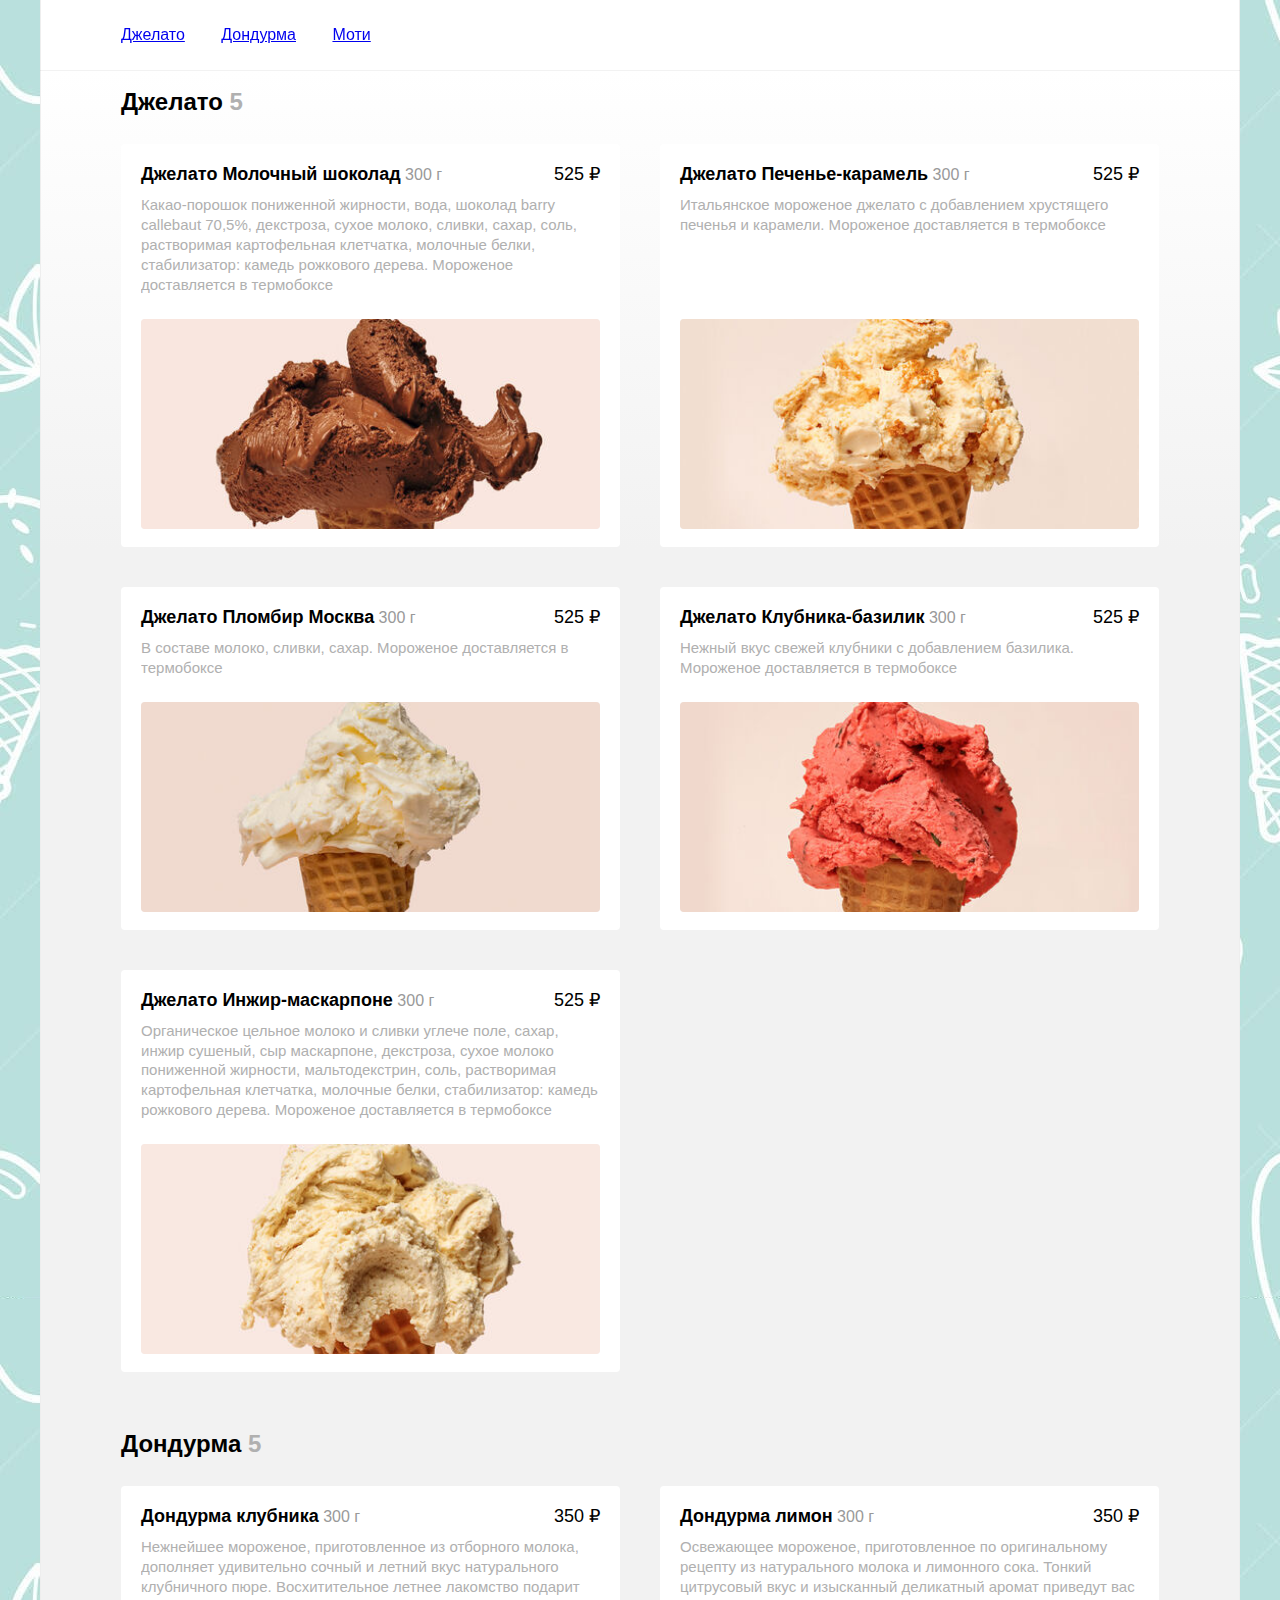
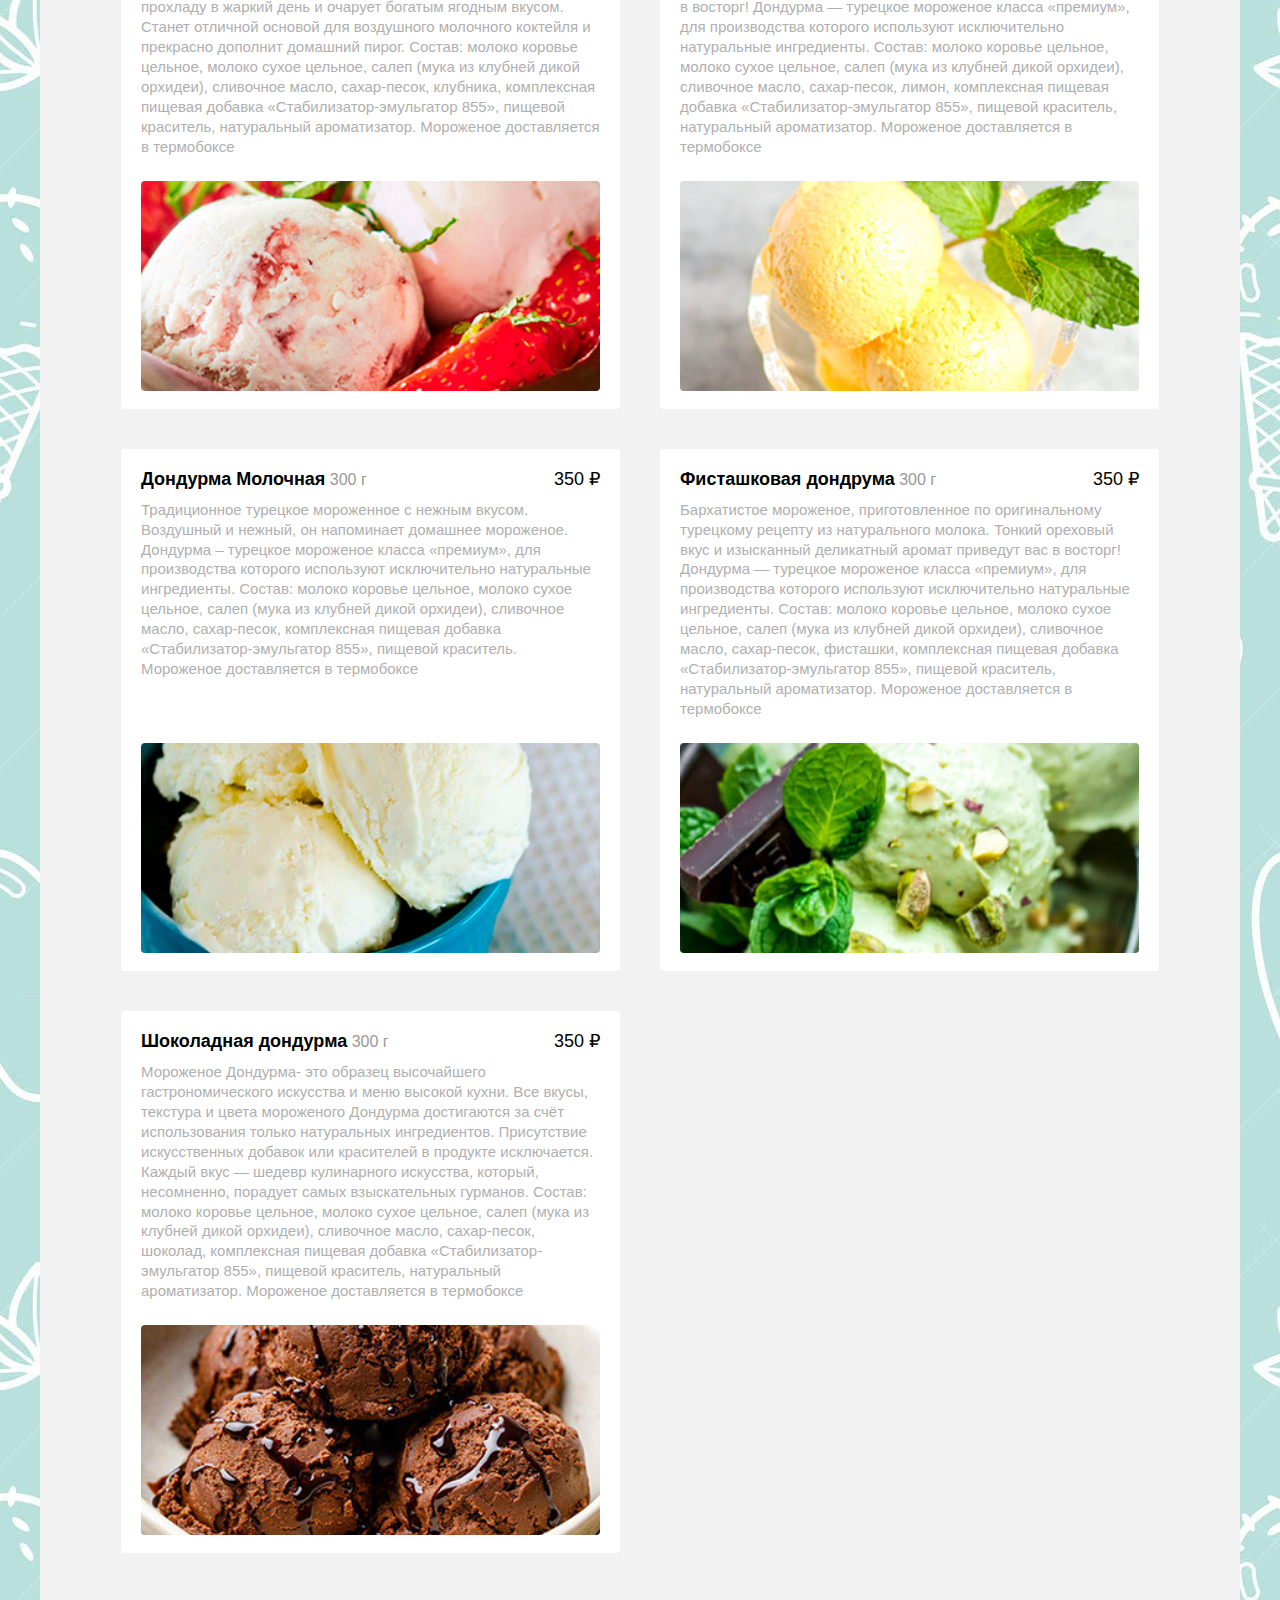
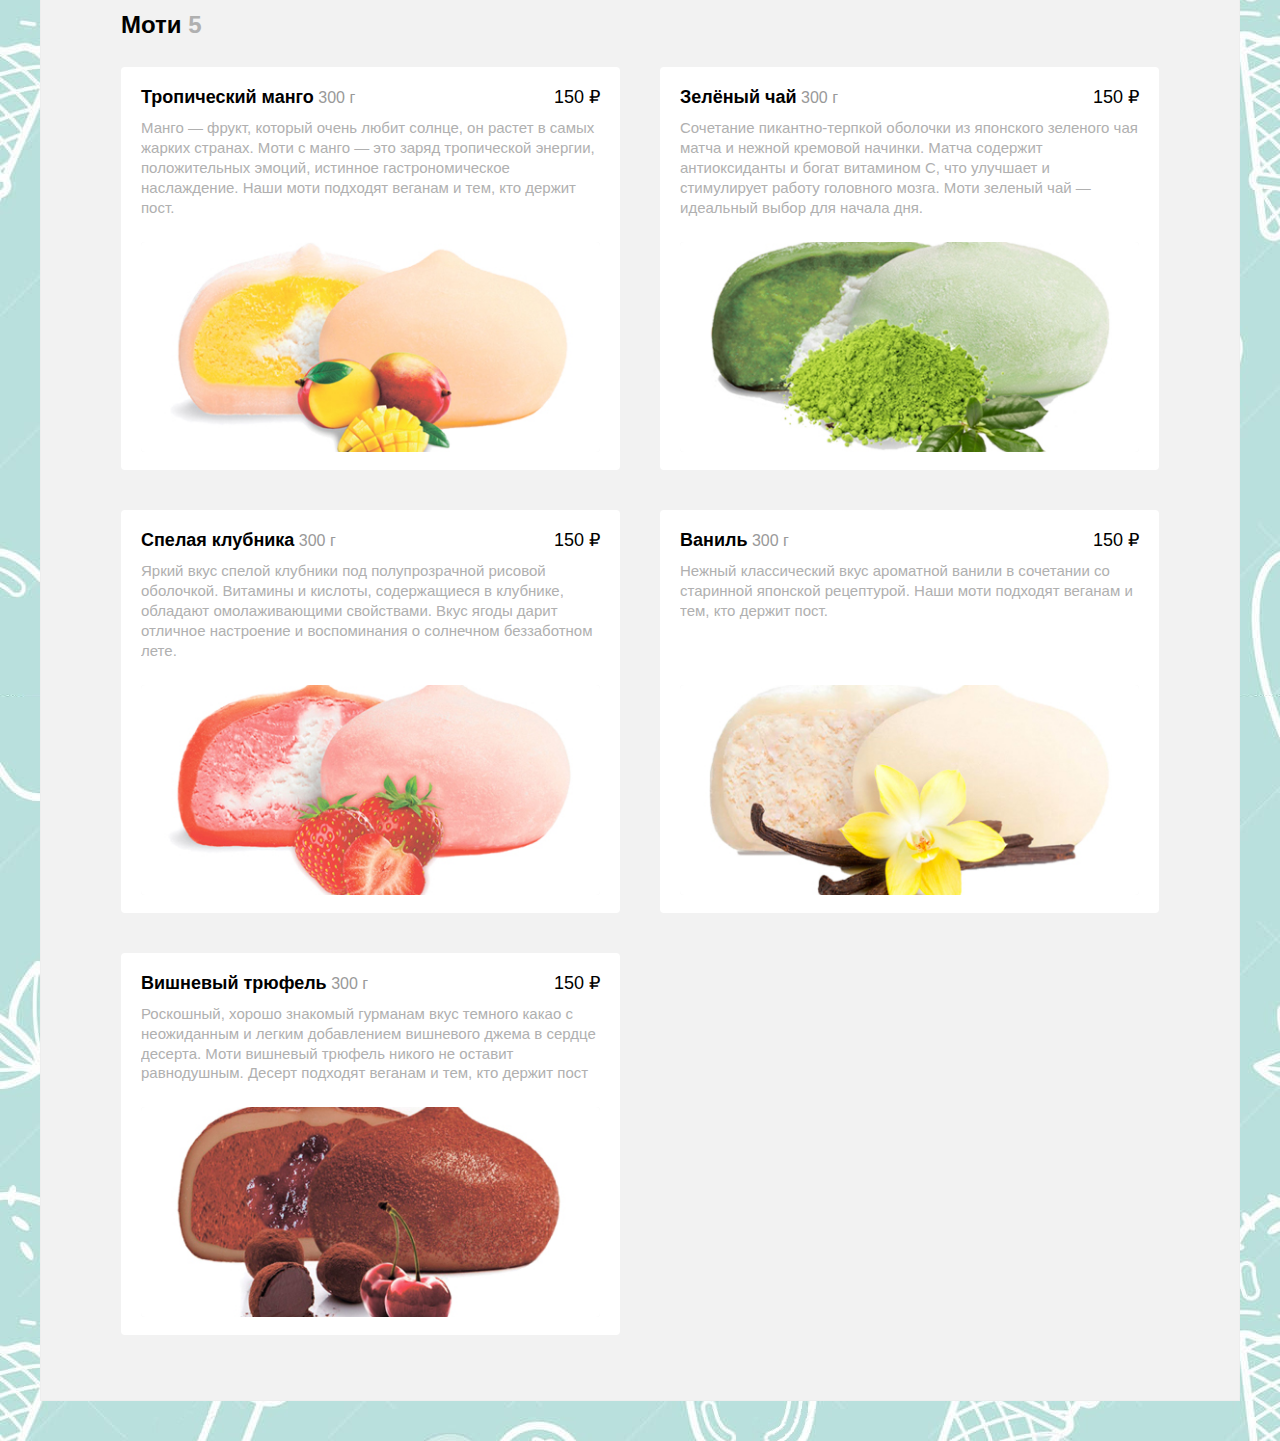
==== Catalog.html @ 9a1f3935 "Add files via upload" ====
<!DOCTYPE html>
<html>
	
	<head>
		<meta charset="utf-8">
		<meta name="viewport" content="width=device-width, initial-scale=1.0">
		<title>Магазин мороженого(Каталог)</title>		
		<link rel="stylesheet" type="text/css" href="catalog.css" />
	</head>
	
	<body>
		<script nonce="">
			(function () {
				try {
					// Показываем версию для IPad (IPad iOS > 13 не детектится через UA)
					if (
						navigator.maxTouchPoints > 1 &&
						!window.serverData.device.mobile &&
						location.search.indexOf('isMobile=') === -1 &&
						navigator.vendor.indexOf('Apple') !== -1
					) {
						location.href = location.pathname + location.search + (location.search ? '&' : '?') + 'isMobile=true&isTablet=true';
					}
				} catch (e) {}
			})();
		</script>
		<div class="AppDefaultLayout_container">
		<div class="UILoader_root">
		<div class="AppDefaultLayout_content">
		<div class="DesktopPlacePageRestaurant_root">
		<div class="DesktopPlacePageRestaurant_contentWrapper">
		<div class="DesktopPlacePageRestaurant_contentInner">
		
			<div>
				<div> <!-- Готово, только добавить пунктиков еще -->
					<div style="padding-bottom: 0px;"></div>
					<div style="transform: translateZ(0px);">
						<nav class="RestaurantPageNavigationBar_root">
							<div class="RestaurantPageNavigationBar_wrapper">
								<ul class="RestaurantPageNavigationBar_categories">
									<li class="RestaurantPageNavigationBar_category" data-category-id="gelato"><a href = "#gelato">Джелато</a></li>
									<li class="RestaurantPageNavigationBar_category" data-category-id="dondurma"><a href = "#dondurma">Дондурма</a></li>
									<li class="RestaurantPageNavigationBar_category" data-category-id="moti"><a href = "#moti">Моти</a></li>
								</ul>
							</div>
						</nav>
					</div>
				</div>
				<div class="DesktopPlacePageRestaurant_content">
					<div class="RestaurantPageMenuList_root">
						<!--Джелато-->
						<a name="gelato" class="RestaurantPageMenuList_category"></a>
						<div class="RestaurantPageMenuList_category" name="gelato">
							<div class="RestaurantPageMenuCategory_root">
								<div class="RestaurantPageMenuCategory_header">
									<div class="RestaurantPageMenuCategory_headerContent">
										<div class="RestaurantPageMenuCategory_titleWrapper">
											<h2 class="RestaurantPageMenuCategory_title">Джелато
											<span class="RestaurantPageMenuCategory_count">5</span>
											</h2>
										</div>
									</div>
								</div>
								<div class="RestaurantPageMenuCategory_items">
									<div name="menu-item__1" class="RestaurantPageMenuCategory_item">
										<div class="RestaurantPageMenuCategory_itemWrapper">
											<div class="RestaurantPageMenuItem_root">
												<div></div>
													<div class="RestaurantPageMenuItem_topLine">
														<div class="RestaurantPageMenuItem_priceWrapper">
															<div class="UILoader_root">
																<div class="UILoader_content">
																	<div class="RestaurantPageMenuItem_priceAndCountWrapper">
																		<span class="RestaurantPageMenuItem_price">525<!-- --> <!-- -->₽</span>
																	</div>
																	
																</div>
																<div class="UILoader_backdrop"></div>
															</div>
														</div>
														<h3 class="RestaurantPageMenuItem_title">Джелато Молочный шоколад</h3> 
															<span class="RestaurantPageMenuItem_weight">300&nbsp;г</span>
															<div class="HTMLDescription_root RestaurantPageMenuItem_description">
																Какао-порошок пониженной жирности, вода, шоколад barry callebaut 70,5%,
																декстроза, сухое молоко, сливки, сахар, соль, растворимая картофельная 
																клетчатка, молочные белки, стабилизатор: камедь рожкового дерева. 
																Мороженое доставляется в термобоксе
															</div>
													</div>
													<div class="RestaurantPageMenuItem_pictureContainer">
														<div class="UIMagicalImage_root RestaurantPageMenuItem_picture UIMagicalImage_loaded">
															<div class="UIMagicalImage_image RestaurantPageMenuItem_pictureImage" role="img" aria-label="Джелато молочный шоколад" style="background-image: url(gel_choco.jpeg);">
															</div>
														</div>
													</div>
											</div>
										</div>
									</div>
									<div name="menu-item__2" class="RestaurantPageMenuCategory_item">
										<div class="RestaurantPageMenuCategory_itemWrapper">
											<div class="RestaurantPageMenuItem_root">
											<div></div>
											<div class="RestaurantPageMenuItem_topLine">
												<div class="RestaurantPageMenuItem_priceWrapper">
													<div class="UILoader_root">
														<div class="UILoader_content">
															<div class="RestaurantPageMenuItem_priceAndCountWrapper">
																<span class="RestaurantPageMenuItem_price">525<!-- --> <!-- -->₽</span>
															</div>
														</div>
														<div class="UILoader_backdrop"></div>
													</div>
												</div>
												<h3 class="RestaurantPageMenuItem_title">Джелато Печенье-карамель</h3> 
												<span class="RestaurantPageMenuItem_weight">300&nbsp;г</span>
												<div class="HTMLDescription_root RestaurantPageMenuItem_description">
													Итальянское мороженое джелато с добавлением хрустящего печенья и 
													карамели. Мороженое доставляется в термобоксе
												</div>
											</div>
											<div class="RestaurantPageMenuItem_pictureContainer">
												<div class="UIMagicalImage_root RestaurantPageMenuItem_picture UIMagicalImage_loaded">
													<div class="UIMagicalImage_image RestaurantPageMenuItem_pictureImage" role="img" aria-label="Джелато Печенье-карамель" style="background-image: url(gel_cookie.jpeg);"></div>
												</div>
											</div>
											</div>
										</div>
									</div>
									<div name="menu-item__3" class="RestaurantPageMenuCategory_item">
										<div class="RestaurantPageMenuCategory_itemWrapper">
											<div class="RestaurantPageMenuItem_root">
												<div></div>
												<div class="RestaurantPageMenuItem_topLine">
													<div class="RestaurantPageMenuItem_priceWrapper">
														<div class="UILoader_root">
															<div class="UILoader_content">
																<div class="RestaurantPageMenuItem_priceAndCountWrapper">
																	<span class="RestaurantPageMenuItem_price">525<!-- --> <!-- -->₽</span>
																</div>
															</div>
															<div class="UILoader_backdrop"></div>
														</div>
													</div>
													<h3 class="RestaurantPageMenuItem_title">Джелато Пломбир Москва</h3> 
														<span class="RestaurantPageMenuItem_weight">300&nbsp;г</span>
														<div class="HTMLDescription_root RestaurantPageMenuItem_description">
															В составе молоко, сливки, сахар. Мороженое доставляется в термобоксе
														</div>
												</div>
												<div class="RestaurantPageMenuItem_pictureContainer">
													<div class="UIMagicalImage_root RestaurantPageMenuItem_picture UIMagicalImage_loaded">
														<div class="UIMagicalImage_image RestaurantPageMenuItem_pictureImage" role="img" aria-label="Джелато Пломбир Москва" style="background-image: url(gel_milk.jpeg);"></div>
													</div>
												</div>
											</div>
										</div>
									</div>
									<div name="menu-item__4" class="RestaurantPageMenuCategory_item">
										<div class="RestaurantPageMenuCategory_itemWrapper">
											<div class="RestaurantPageMenuItem_root">
												<div></div>
												<div class="RestaurantPageMenuItem_topLine">
													<div class="RestaurantPageMenuItem_priceWrapper">
														<div class="UILoader_root">
															<div class="UILoader_content">
																<div class="RestaurantPageMenuItem_priceAndCountWrapper">
																	<span class="RestaurantPageMenuItem_price">525<!-- --> <!-- -->₽</span>
																</div>
															</div>
															<div class="UILoader_backdrop"></div>
														</div>
													</div>
														<h3 class="RestaurantPageMenuItem_title">Джелато Клубника-базилик</h3> 
														<span class="RestaurantPageMenuItem_weight">300&nbsp;г</span>
														<div class="HTMLDescription_root RestaurantPageMenuItem_description">
															Нежный вкус свежей клубники с добавлением базилика. Мороженое доставляется в термобоксе
														</div>
												</div>
												<div class="RestaurantPageMenuItem_pictureContainer">
													<div class="UIMagicalImage_root RestaurantPageMenuItem_picture UIMagicalImage_loaded">
														<div class="UIMagicalImage_image RestaurantPageMenuItem_pictureImage" role="img" aria-label="Сорбет Клубника-базилик" 
														style="background-image: url(gel_strawberry.jpeg);"></div>
													</div>
												</div>
											</div>
										</div>
									</div>
									<div name="menu-item__5" class="RestaurantPageMenuCategory_item">
										<div class="RestaurantPageMenuCategory_itemWrapper">
											<div class="RestaurantPageMenuItem_root">
												<div></div>
												<div class="RestaurantPageMenuItem_topLine">
													<div class="RestaurantPageMenuItem_priceWrapper">
														<div class="UILoader_root">
															<div class="UILoader_content">
																<div class="RestaurantPageMenuItem_priceAndCountWrapper">
																	<span class="RestaurantPageMenuItem_price">525<!-- --> <!-- -->₽</span>
																</div>
															</div>
															<div class="UILoader_backdrop"></div>
														</div>
													</div>
														<h3 class="RestaurantPageMenuItem_title">Джелато Инжир-маскарпоне</h3> 
														<span class="RestaurantPageMenuItem_weight">300&nbsp;г</span>
														<div class="HTMLDescription_root RestaurantPageMenuItem_description">
															Органическое цельное молоко и сливки углече поле, сахар, инжир 
															сушеный, сыр маскарпоне, декстроза, сухое молоко пониженной жирности,
															мальтодекстрин, соль, растворимая картофельная клетчатка, молочные 
															белки, стабилизатор: камедь рожкового дерева. Мороженое доставляется в термобоксе
														</div>
												</div>
												<div class="RestaurantPageMenuItem_pictureContainer">
													<div class="UIMagicalImage_root RestaurantPageMenuItem_picture UIMagicalImage_loaded">
														<div class="UIMagicalImage_image RestaurantPageMenuItem_pictureImage" role="img" aria-label="Джелато Инжир-маскарпоне" style="background-image: url(gel_inj.jpeg);"></div>
													</div>
												</div>
											</div>
										</div>
									</div>
								</div>
							</div>
						</div>
						
						<!--Дондурма-->
						<a name="dondurma" class="RestaurantPageMenuList_category"></a>
						<div class="RestaurantPageMenuList_category" name="dondurma">
							<div class="RestaurantPageMenuCategory_root">
								<div class="RestaurantPageMenuCategory_header">
									<div class="RestaurantPageMenuCategory_headerContent">
										<div class="RestaurantPageMenuCategory_titleWrapper">
											<h2 class="RestaurantPageMenuCategory_title">Дондурма
											<span class="RestaurantPageMenuCategory_count">5</span>
											</h2>
										</div>
									</div>
								</div>
								<div class="RestaurantPageMenuCategory_items">
									<div name="menu-item__1.2" class="RestaurantPageMenuCategory_item">
										<div class="RestaurantPageMenuCategory_itemWrapper">
											<div class="RestaurantPageMenuItem_root">
												<div></div>
													<div class="RestaurantPageMenuItem_topLine">
														<div class="RestaurantPageMenuItem_priceWrapper">
															<div class="UILoader_root">
																<div class="UILoader_content">
																	<div class="RestaurantPageMenuItem_priceAndCountWrapper">
																		<span class="RestaurantPageMenuItem_price">350<!-- --> <!-- -->₽</span>
																	</div>
																</div>
																<div class="UILoader_backdrop"></div>
															</div>
														</div>
														<h3 class="RestaurantPageMenuItem_title">Дондурма клубника</h3> 
															<span class="RestaurantPageMenuItem_weight">300&nbsp;г</span>
															<div class="HTMLDescription_root RestaurantPageMenuItem_description">
																Нежнейшее мороженое, приготовленное из отборного молока, дополняет 
																удивительно сочный и летний вкус натурального клубничного пюре. 
																Восхитительное летнее лакомство подарит прохладу в жаркий день и 
																очарует богатым ягодным вкусом. Станет отличной основой для воздушного
																молочного коктейля и прекрасно дополнит домашний пирог.	Состав: молоко 
																коровье цельное, молоко сухое цельное, салеп (мука из клубней дикой 
																орхидеи), сливочное масло, сахар-песок, клубника, комплексная пищевая 
																добавка «Стабилизатор-эмульгатор 855», пищевой краситель, 
																натуральный ароматизатор. Мороженое доставляется в термобоксе
															</div>
													</div>
													<div class="RestaurantPageMenuItem_pictureContainer">
														<div class="UIMagicalImage_root RestaurantPageMenuItem_picture UIMagicalImage_loaded">
															<div class="UIMagicalImage_image RestaurantPageMenuItem_pictureImage" role="img" aria-label="Дондурма клубника" style="background-image: url(don_strawberry.jpg);">
															</div>
														</div>
													</div>
											</div>
										</div>
									</div>
									<div name="menu-item__2.2" class="RestaurantPageMenuCategory_item">
										<div class="RestaurantPageMenuCategory_itemWrapper">
											<div class="RestaurantPageMenuItem_root">
											<div></div>
											<div class="RestaurantPageMenuItem_topLine">
												<div class="RestaurantPageMenuItem_priceWrapper">
													<div class="UILoader_root">
														<div class="UILoader_content">
															<div class="RestaurantPageMenuItem_priceAndCountWrapper">
																<span class="RestaurantPageMenuItem_price">350<!-- --> <!-- -->₽</span>
															</div>
														</div>
														<div class="UILoader_backdrop"></div>
													</div>
												</div>
												<h3 class="RestaurantPageMenuItem_title">Дондурма лимон</h3> 
												<span class="RestaurantPageMenuItem_weight">300&nbsp;г</span>
												<div class="HTMLDescription_root RestaurantPageMenuItem_description">
													Освежающее мороженое, приготовленное по оригинальному рецепту из 
													натурального молока и лимонного сока. Тонкий цитрусовый вкус и 
													изысканный деликатный аромат приведут вас в восторг! Дондурма — 
													турецкое мороженое класса «премиум», для производства которого 
													используют исключительно натуральные ингредиенты. Состав: молоко 
													коровье цельное, молоко сухое цельное, салеп (мука из клубней 
													дикой орхидеи), сливочное масло, сахар-песок, лимон, комплексная 
													пищевая добавка «Стабилизатор-эмульгатор 855», пищевой краситель, 
													натуральный ароматизатор. Мороженое доставляется в термобоксе
												</div>
											</div>
											<div class="RestaurantPageMenuItem_pictureContainer">
												<div class="UIMagicalImage_root RestaurantPageMenuItem_picture UIMagicalImage_loaded">
													<div class="UIMagicalImage_image RestaurantPageMenuItem_pictureImage" role="img" aria-label="Дондурма лимон" style="background-image: url(don_lemon.jpg);"></div>													
												</div>
											</div>
											</div>
										</div>
									</div>
									<div name="menu-item__3.2" class="RestaurantPageMenuCategory_item">
										<div class="RestaurantPageMenuCategory_itemWrapper">
											<div class="RestaurantPageMenuItem_root">
												<div></div>
												<div class="RestaurantPageMenuItem_topLine">
													<div class="RestaurantPageMenuItem_priceWrapper">
														<div class="UILoader_root">
															<div class="UILoader_content">
																<div class="RestaurantPageMenuItem_priceAndCountWrapper">
																	<span class="RestaurantPageMenuItem_price">350<!-- --> <!-- -->₽</span>
																</div>
															</div>
															<div class="UILoader_backdrop"></div>
														</div>
													</div>
													<h3 class="RestaurantPageMenuItem_title">Дондурма Молочная</h3> 
														<span class="RestaurantPageMenuItem_weight">300&nbsp;г</span>
														<div class="HTMLDescription_root RestaurantPageMenuItem_description">
															Традиционное турецкое мороженное с нежным вкусом. Воздушный и нежный,
															он напоминает домашнее мороженое. Дондурма – турецкое мороженое класса
															«премиум», для производства которого используют исключительно натуральные 
															ингредиенты. Состав: молоко коровье цельное, молоко сухое цельное, 
															салеп (мука из клубней дикой орхидеи), сливочное масло, сахар-песок, 
															комплексная пищевая добавка «Стабилизатор-эмульгатор 855», пищевой краситель.
															Мороженое доставляется в термобоксе
														</div>
												</div>
												<div class="RestaurantPageMenuItem_pictureContainer">
													<div class="UIMagicalImage_root RestaurantPageMenuItem_picture UIMagicalImage_loaded">
														<div class="UIMagicalImage_image RestaurantPageMenuItem_pictureImage" role="img" aria-label="Дондурма Молочная" style="background-image: url(don_milk.jpg);"></div>
													</div>
												</div>
											</div>
										</div>
									</div>
									<div name="menu-item__4.2" class="RestaurantPageMenuCategory_item">
										<div class="RestaurantPageMenuCategory_itemWrapper">
											<div class="RestaurantPageMenuItem_root">
												<div></div>
												<div class="RestaurantPageMenuItem_topLine">
													<div class="RestaurantPageMenuItem_priceWrapper">
														<div class="UILoader_root">
															<div class="UILoader_content">
																<div class="RestaurantPageMenuItem_priceAndCountWrapper">
																	<span class="RestaurantPageMenuItem_price">350<!-- --> <!-- -->₽</span>
																</div>
															</div>
															<div class="UILoader_backdrop"></div>
														</div>
													</div>
														<h3 class="RestaurantPageMenuItem_title">Фисташковая дондрума</h3> 
														<span class="RestaurantPageMenuItem_weight">300&nbsp;г</span>
														<div class="HTMLDescription_root RestaurantPageMenuItem_description">
															Бархатистое мороженое, приготовленное по оригинальному турецкому рецепту
															из натурального молока. Тонкий ореховый вкус и изысканный деликатный 
															аромат приведут вас в восторг! Дондурма — турецкое мороженое класса 
															«премиум», для производства которого используют исключительно натуральные 
															ингредиенты. Состав: молоко коровье цельное, молоко сухое цельное, салеп 
															(мука из клубней дикой орхидеи), сливочное масло, сахар-песок, фисташки, 
															комплексная пищевая добавка «Стабилизатор-эмульгатор 855», пищевой 
															краситель, натуральный ароматизатор. Мороженое доставляется в термобоксе
														</div>
												</div>
												<div class="RestaurantPageMenuItem_pictureContainer">
													<div class="UIMagicalImage_root RestaurantPageMenuItem_picture UIMagicalImage_loaded">
														<div class="UIMagicalImage_image RestaurantPageMenuItem_pictureImage" role="img" aria-label="Дондурма Фисташковая" style="background-image: url(don_nuts.jpg);"></div>
													</div>
												</div>
											</div>
										</div>
									</div>
									<div name="menu-item__5.2" class="RestaurantPageMenuCategory_item">
										<div class="RestaurantPageMenuCategory_itemWrapper">
											<div class="RestaurantPageMenuItem_root">
												<div></div>
												<div class="RestaurantPageMenuItem_topLine">
													<div class="RestaurantPageMenuItem_priceWrapper">
														<div class="UILoader_root">
															<div class="UILoader_content">
																<div class="RestaurantPageMenuItem_priceAndCountWrapper">
																	<span class="RestaurantPageMenuItem_price">350<!-- --> <!-- -->₽</span>
																</div>
															</div>
															<div class="UILoader_backdrop"></div>
														</div>
													</div>
														<h3 class="RestaurantPageMenuItem_title">Шоколадная дондурма</h3> 
														<span class="RestaurantPageMenuItem_weight">300&nbsp;г</span>
														<div class="HTMLDescription_root RestaurantPageMenuItem_description">
															Мороженое Дондурма- это образец высочайшего гастрономического 
															искусства и меню высокой кухни. Все вкусы, текстура и цвета мороженого
															Дондурма достигаются за счёт использования только натуральных ингредиентов. 
															Присутствие искусственных добавок или красителей в продукте исключается. 
															Каждый вкус — шедевр кулинарного искусства, который, несомненно, порадует 
															самых взыскательных гурманов. Состав: молоко коровье цельное, молоко сухое 
															цельное, салеп (мука из клубней дикой орхидеи), сливочное масло, 
															сахар-песок, шоколад, комплексная пищевая добавка «Стабилизатор-эмульгатор 
															855», пищевой краситель, натуральный ароматизатор. Мороженое доставляется в термобоксе
														</div>
												</div>
												<div class="RestaurantPageMenuItem_pictureContainer">
													<div class="UIMagicalImage_root RestaurantPageMenuItem_picture UIMagicalImage_loaded">
														<div class="UIMagicalImage_image RestaurantPageMenuItem_pictureImage" role="img" aria-label="Шоколадная дондурма" style="background-image: url(don_choco.jpg);"></div>
													</div>
												</div>
											</div>
										</div>
									</div>
								</div>
							</div>
						</div>
						
						<!--Моти-->
						<a name="moti" class="RestaurantPageMenuList_category"></a>
						<div class="RestaurantPageMenuList_category" id="moti">
							<div class="RestaurantPageMenuCategory_root">
								<div class="RestaurantPageMenuCategory_header">
									<div class="RestaurantPageMenuCategory_headerContent">
										<div class="RestaurantPageMenuCategory_titleWrapper">
											<h2 class="RestaurantPageMenuCategory_title">Моти
											<span class="RestaurantPageMenuCategory_count">5</span>
											</h2>
										</div>
									</div>
								</div>
								<div class="RestaurantPageMenuCategory_items">
									<div name="menu-item__1.3" class="RestaurantPageMenuCategory_item">
										<div class="RestaurantPageMenuCategory_itemWrapper">
											<div class="RestaurantPageMenuItem_root">
												<div></div>
													<div class="RestaurantPageMenuItem_topLine">
														<div class="RestaurantPageMenuItem_priceWrapper">
															<div class="UILoader_root">
																<div class="UILoader_content">
																	<div class="RestaurantPageMenuItem_priceAndCountWrapper">
																		<span class="RestaurantPageMenuItem_price">150<!-- --> <!-- -->₽</span>
																	</div>
																</div>
																<div class="UILoader_backdrop"></div>
															</div>
														</div>
														<h3 class="RestaurantPageMenuItem_title">Тропический манго</h3> 
															<span class="RestaurantPageMenuItem_weight">300&nbsp;г</span>
															<div class="HTMLDescription_root RestaurantPageMenuItem_description">
																Манго — фрукт, который очень любит солнце, он растет в самых жарких 
																странах. Моти с манго — это заряд тропической энергии, положительных 
																эмоций, истинное гастрономическое наслаждение. Наши моти подходят 
																веганам и тем, кто держит пост.
															</div>
													</div>
													<div class="RestaurantPageMenuItem_pictureContainer">
														<div class="UIMagicalImage_root RestaurantPageMenuItem_picture UIMagicalImage_loaded">
															<div class="UIMagicalImage_image RestaurantPageMenuItem_pictureImage" role="img" aria-label="Тропический манго" style="background-image: url(moti_mango.jpg);">
															</div>
														</div>
													</div>
											</div>
										</div>
									</div>
									<div name="menu-item__2.3" class="RestaurantPageMenuCategory_item">
										<div class="RestaurantPageMenuCategory_itemWrapper">
											<div class="RestaurantPageMenuItem_root">
											<div></div>
											<div class="RestaurantPageMenuItem_topLine">
												<div class="RestaurantPageMenuItem_priceWrapper">
													<div class="UILoader_root">
														<div class="UILoader_content">
															<div class="RestaurantPageMenuItem_priceAndCountWrapper">
																<span class="RestaurantPageMenuItem_price">150<!-- --> <!-- -->₽</span>
															</div>
														</div>
														<div class="UILoader_backdrop"></div>
													</div>
												</div>
												<h3 class="RestaurantPageMenuItem_title">Зелёный чай</h3> 
												<span class="RestaurantPageMenuItem_weight">300&nbsp;г</span>
												<div class="HTMLDescription_root RestaurantPageMenuItem_description">
													Сочетание пикантно-терпкой оболочки из японского зеленого чая матча 
													и нежной кремовой начинки. Матча содержит антиоксиданты и богат 
													витамином C, что улучшает и стимулирует работу головного мозга. 
													Моти зеленый чай — идеальный выбор для начала дня.
												</div>
											</div>
											<div class="RestaurantPageMenuItem_pictureContainer">
												<div class="UIMagicalImage_root RestaurantPageMenuItem_picture UIMagicalImage_loaded">
													<div class="UIMagicalImage_image RestaurantPageMenuItem_pictureImage" role="img" aria-label="Зелёный чай" style="background-image: url(moti_tea.jpg);"></div>													
												</div>
											</div>
											</div>
										</div>
									</div>
									<div name="menu-item__3.3" class="RestaurantPageMenuCategory_item">
										<div class="RestaurantPageMenuCategory_itemWrapper">
											<div class="RestaurantPageMenuItem_root">
												<div></div>
												<div class="RestaurantPageMenuItem_topLine">
													<div class="RestaurantPageMenuItem_priceWrapper">
														<div class="UILoader_root">
															<div class="UILoader_content">
																<div class="RestaurantPageMenuItem_priceAndCountWrapper">
																	<span class="RestaurantPageMenuItem_price">150<!-- --> <!-- -->₽</span>
																</div>
															</div>
															<div class="UILoader_backdrop"></div>
														</div>
													</div>
													<h3 class="RestaurantPageMenuItem_title">Спелая клубника</h3> 
														<span class="RestaurantPageMenuItem_weight">300&nbsp;г</span>
														<div class="HTMLDescription_root RestaurantPageMenuItem_description">
															Яркий вкус спелой клубники под полупрозрачной рисовой оболочкой. 
															Витамины и кислоты, содержащиеся в клубнике, обладают 
															омолаживающими свойствами. Вкус ягоды дарит отличное 
															настроение и воспоминания о солнечном беззаботном лете.
														</div>
												</div>
												<div class="RestaurantPageMenuItem_pictureContainer">
													<div class="UIMagicalImage_root RestaurantPageMenuItem_picture UIMagicalImage_loaded">
														<div class="UIMagicalImage_image RestaurantPageMenuItem_pictureImage" role="img" aria-label="Спелая клубника" style="background-image: url(moti_strawberry.jpg);"></div>
													</div>
												</div>
											</div>
										</div>
									</div>
									<div name="menu-item__4.3" class="RestaurantPageMenuCategory_item">
										<div class="RestaurantPageMenuCategory_itemWrapper">
											<div class="RestaurantPageMenuItem_root">
												<div></div>
												<div class="RestaurantPageMenuItem_topLine">
													<div class="RestaurantPageMenuItem_priceWrapper">
														<div class="UILoader_root">
															<div class="UILoader_content">
																<div class="RestaurantPageMenuItem_priceAndCountWrapper">
																	<span class="RestaurantPageMenuItem_price">150<!-- --> <!-- -->₽</span>
																</div>
															</div>
															<div class="UILoader_backdrop"></div>
														</div>
													</div>
														<h3 class="RestaurantPageMenuItem_title">Ваниль</h3> 
														<span class="RestaurantPageMenuItem_weight">300&nbsp;г</span>
														<div class="HTMLDescription_root RestaurantPageMenuItem_description">
															Нежный классический вкус ароматной ванили в сочетании со 
															старинной японской рецептурой. Наши моти подходят 
															веганам и тем, кто держит пост.
														</div>
												</div>
												<div class="RestaurantPageMenuItem_pictureContainer">
													<div class="UIMagicalImage_root RestaurantPageMenuItem_picture UIMagicalImage_loaded">
														<div class="UIMagicalImage_image RestaurantPageMenuItem_pictureImage" role="img" aria-label="Моти Ваниль" style="background-image: url(moti_van.jpg);"></div>
													</div>
												</div>
											</div>
										</div>
									</div>
									<div name="menu-item__5.3" class="RestaurantPageMenuCategory_item">
										<div class="RestaurantPageMenuCategory_itemWrapper">
											<div class="RestaurantPageMenuItem_root">
												<div></div>
												<div class="RestaurantPageMenuItem_topLine">
													<div class="RestaurantPageMenuItem_priceWrapper">
														<div class="UILoader_root">
															<div class="UILoader_content">
																<div class="RestaurantPageMenuItem_priceAndCountWrapper">
																	<span class="RestaurantPageMenuItem_price">150<!-- --> <!-- -->₽</span>
																</div>
															</div>
															<div class="UILoader_backdrop"></div>
														</div>
													</div>
														<h3 class="RestaurantPageMenuItem_title">Вишневый трюфель</h3> 
														<span class="RestaurantPageMenuItem_weight">300&nbsp;г</span>
														<div class="HTMLDescription_root RestaurantPageMenuItem_description">
															Роскошный, хорошо знакомый гурманам вкус темного какао с неожиданным
															и легким добавлением вишневого джема в сердце десерта. Моти вишневый 
															трюфель никого не оставит равнодушным. Десерт подходят веганам 
															и тем, кто держит пост
														</div>
												</div>
												<div class="RestaurantPageMenuItem_pictureContainer">
													<div class="UIMagicalImage_root RestaurantPageMenuItem_picture UIMagicalImage_loaded">
														<div class="UIMagicalImage_image RestaurantPageMenuItem_pictureImage" role="img" aria-label="Моти Вишневый трюфель" style="background-image: url(moti_cherry.jpg);"></div>
													</div>
												</div>
											</div>
										</div>
									</div>
								</div>
							</div>
						</div>
						
					</div>
				</div>
			</div>
		</div>
		</div>
		</div>
		</div>
		<div class="UILoader_backdrop AppDefaultLayout_backdrop AppDefaultLayout_spinnerContainer"></div>
		</div>
		</div>
	</body>
</html>
---- catalog.css ----
html, body, div, span, applet, object, iframe, h1, h2, h3, h4, h5, h6, p, blockquote, pre, a, abbr, acronym, address, big, 
cite, code, del, dfn, em, img, ins, kbd, q, s, samp, small, strike, strong, sub, sup, tt, var, b, u, i, center, dl, dt, dd, 
ol, ul, li, fieldset, form, label, legend, table, caption, tbody, tfoot, thead, tr, th, td, article, aside, canvas, details, 
embed, figure, figcaption, footer, header, hgroup, menu, nav, output, ruby, section, summary, time, mark, audio, video {
    margin: 0;
    border: 0;
    padding: 0;
    font-size: 100%;
    line-height: 1em;
    vertical-align: baseline;
	font-family: 'Roboto', sans-serif;
}
body{
	background: url(ice_back.jpg);
}
.HTMLDescription_root{
	line-height: inherit;
}
.AppDefaultLayout_container {
    width: 100%;
    margin: 0 auto;
    max-width: 1500px;
}
.AppDefaultLayout_content {
    margin: 0px 40px 40px 40px;
    z-index: 1;
}
.AppDefaultLayout_spinnerContainer {
    top: 20px !important;
    z-index: 2;
    position: fixed !important;
}
.DesktopPlacePageRestaurant_content {
    border: solid 1px #eeeeee;
    padding-top: 0px;
    padding-right: 80px;
    padding-bottom: 25px;
    padding-left: 80px;
    background: #f2f2f2;
    border-top: none;
    background-image: linear-gradient(to bottom, #ffffff, #f2f2f2 480px);
}

.DesktopPlacePageRestaurant_contentInner {
    flex-grow: 1;
    flex-basis: 100%;
    flex-shrink: 0;
}
.DesktopPlacePageRestaurant_contentWrapper {
    flex-grow: 1;
    flex-shrink: 1;
    flex-basis: 100%;
    display: flex;
    flex-wrap: wrap;
    align-content: flex-start;
}
.DesktopPlacePageRestaurant_header {
    flex: 1 0 100%;
}
.DesktopPlacePageRestaurant_root {
    display: flex;
}
.UIMagicalImage_root {
    background-size: 240px;
    background-color: #f5f5f5;
    background-position: center;
}
.UIMagicalImage_root.UIMagicalImage_loaded {
    background-image: none;
}
.UIMagicalImage_image {
    width: 100%;
    height: 100%;
}
.UILoader_root {
    position: relative;
}
.UIMagicalImage_root.UIMagicalImage_loaded {
    background-image: none;
}
.UILoader_content {
    transition: filter 0.2s linear;
}
.UILoader_backdrop {
    top: 0;
    left: 0;
    right: 0;
    bottom: 0;
    opacity: 0;
    z-index: 1;
    position: absolute;
    transition: opacity 0.2s linear;
    pointer-events: none;
    background-color: #fff;
}

.RestaurantPageMenuItem_priceAndCountWrapper {
    font-size: 18px;
    line-height: 1.39;
    margin-bottom: 2px;
}

.RestaurantPageMenuItem_price {
    margin-bottom: 2px;
}

.RestaurantPageMenuCategory_item {
    width: 50%;
    display: flex;
}
.RestaurantPageMenuCategory_items {
    margin: 0 -20px;
    display: flex;
    overflow: hidden;
    flex-wrap: wrap;
    justify-content: flex-start;
}
.RestaurantPageMenuCategory_itemWrapper {
    flex-grow: 1;
    flex-shrink: 1;
    flex-basis: auto;
    width: 100%;
    display: flex;
    padding: 20px;
}
.RestaurantPageMenuItem_root {
    flex-grow: 1;
    flex-shrink: 1;
    flex-basis: auto;
    width: 100%;
    cursor: pointer;
    display: flex;
    padding: 18px 20px;
    position: relative;
    border-top-left-radius: 4px;
    border-top-right-radius: 4px;
    border-bottom-right-radius: 4px;
    border-bottom-left-radius: 4px;
    flex-direction: column;
    background-color: #ffffff;
}
.RestaurantPageMenuItem_topLine {
    flex-grow: 1;
    flex-shrink: 0;
    flex-basis: auto;
}
.RestaurantPageMenuItem_priceWrapper {
    float: right;
    min-width: 80px;
    text-align: right;
    margin-left: 10px;
}
.RestaurantPageMenuItem_title {
    display: inline;
    font-size: 18px;
    line-height: 1.39;
}
.RestaurantPageMenuItem_weight {
    color: #999999;
    line-height: 1.39;
    white-space: nowrap;
}
.RestaurantPageMenuItem_description {
    color: #b0b0b0;
    width: 100%;
    overflow: hidden;
    font-size: 15px;
    margin-top: 8px;
    line-height: 1.33;
    overflow-wrap: break-word;
}
.RestaurantPageMenuItem_pictureContainer {
    position: relative;
    margin-top: 24px;
}

.RestaurantPageMenuItem_pictureImage {
    background-size: cover;
    background-repeat: no-repeat;
    background-position: center;
}
.RestaurantPageNavigationBar_root {
    border: solid #eeeeee;
    position: relative;
    font-size: 16px;
    box-shadow: 0 1px 0 0 rgba(0,0,0,.05);
    line-height: 70px;
    border-width: 0 1px;
    background-color: #ffffff;
}
.RestaurantPageNavigationBar_wrapper {
    margin: 0 80px;
    display: flex;
}
.RestaurantPageNavigationBar_categories {
    height: 70px;
    margin: 0 -16px;
    overflow: hidden;
}
.RestaurantPageNavigationBar_category {
    height: 70px;
    cursor: pointer;
    display: inline-block;
    padding: 0 16px;
    line-height: 70px;
}
.RestaurantPageNavigationBar_categorySelected.RestaurantPageNavigationBar_category {
    box-shadow: inset 0 -4px 0 #fce000;
}
.RestaurantPageMenuCategory_count {
    color: #b0b0b0;
}
.RestaurantPageMenuCategory_titleWrapper {
    font-size: 24px;
}
.RestaurantPageMenuCategory_headerContent {
    margin-right: auto;
}
.RestaurantPageMenuCategory_header {
    display: flex;
    align-items: center;
    margin-bottom: 10px;
}
.RestaurantPageMenuList_category {
    padding: 20px 0;
}
.RestaurantPageMenuList_root{
    margin: 0;
    border: 0;
    padding: 0;
    font-size: 100%;
    line-height: 1em;
    vertical-align: baseline;
}
.RestaurantPageHeader_image {
    background-size: cover;
    background-position: center;
}

.RestaurantPageMenuItem_picture {
    height: 210px;
    overflow: hidden;
    border-radius: 4px;
}

.RestaurantPageMenuItem_pictureImage {
    background-size: cover;
    background-repeat: no-repeat;
    background-position: center;
}

/* Small screens */
@media all and (max-width: 500px) {
	.RestaurantPageMenuItem_weight {
		color: #999999;
		line-height: 1.39;
		white-space: nowrap;
		font-size: 12px;
		padding-left: 2px;
	}
	.RestaurantPageMenuItem_priceAndCountWrapper {
		font-size: 12px;
		line-height: 1.39;
		margin-bottom: 2px;
	}
	.RestaurantPageMenuItem_title {
		display: inline;
		font-size: 12px;
		line-height: 1.39;
	}
	.RestaurantPageNavigationBar_wrapper {
		margin: 0 40px;
		display: flex;
		justify-content: space-around;
	}
	.RestaurantPageNavigationBar_root {
		border: solid #eeeeee;
		position: relative;
		font-size: 12px;
		box-shadow: 0 1px 0 0 rgba(0,0,0,.05);
		line-height: 35px;
		border-width: 0 1px;
		background-color: #ffffff;
	}
	.RestaurantPageNavigationBar_categories {
		height: 35px;
		margin: 0 -8px;
		overflow: hidden;
	}
	.RestaurantPageNavigationBar_category {
		height: 70px;
		cursor: pointer;
		display: inline-block;
		padding: 0 2px;
		line-height: 35px;
	}
	.DesktopPlacePageRestaurant_content {
		padding-top: 0px;
		padding-right: 30px;
		padding-bottom: 15px;
		padding-left: 30px;
		background-image: linear-gradient(to bottom, #ffffff, #f2f2f2 480px);
	}
	.RestaurantPageMenuList_root {
		font-size: 3px;
		line-height: 1em;
		vertical-align: baseline;
	}
	.RestaurantPageMenuCategory_titleWrapper {
		font-size: 12px;
	}
	.RestaurantPageMenuCategory_itemWrapper {
		flex-grow: 0;
		flex-shrink: 1;
		flex-basis: auto;
		width: 100%;
		display: flex;
		padding-top: 0px;
		padding-right: 10px;
		padding-bottom: 15px;
		padding-left: 10px;  
	}
	.RestaurantPageMenuItem_root {
		flex-grow: 0;
		flex-shrink: 1;
		flex-basis: auto;
		width: 100%;
		cursor: pointer;
		display: flex;
		padding: 18px 20px;
		position: relative;
		border-top-left-radius: 4px;
		border-top-right-radius: 4px;
		border-bottom-right-radius: 4px;
		border-bottom-left-radius: 4px;
		flex-direction: column;
		background-color: #ffffff;
	}
	.RestaurantPageMenuCategory_item {
		width: 100%;
		display: flex;
	}
}
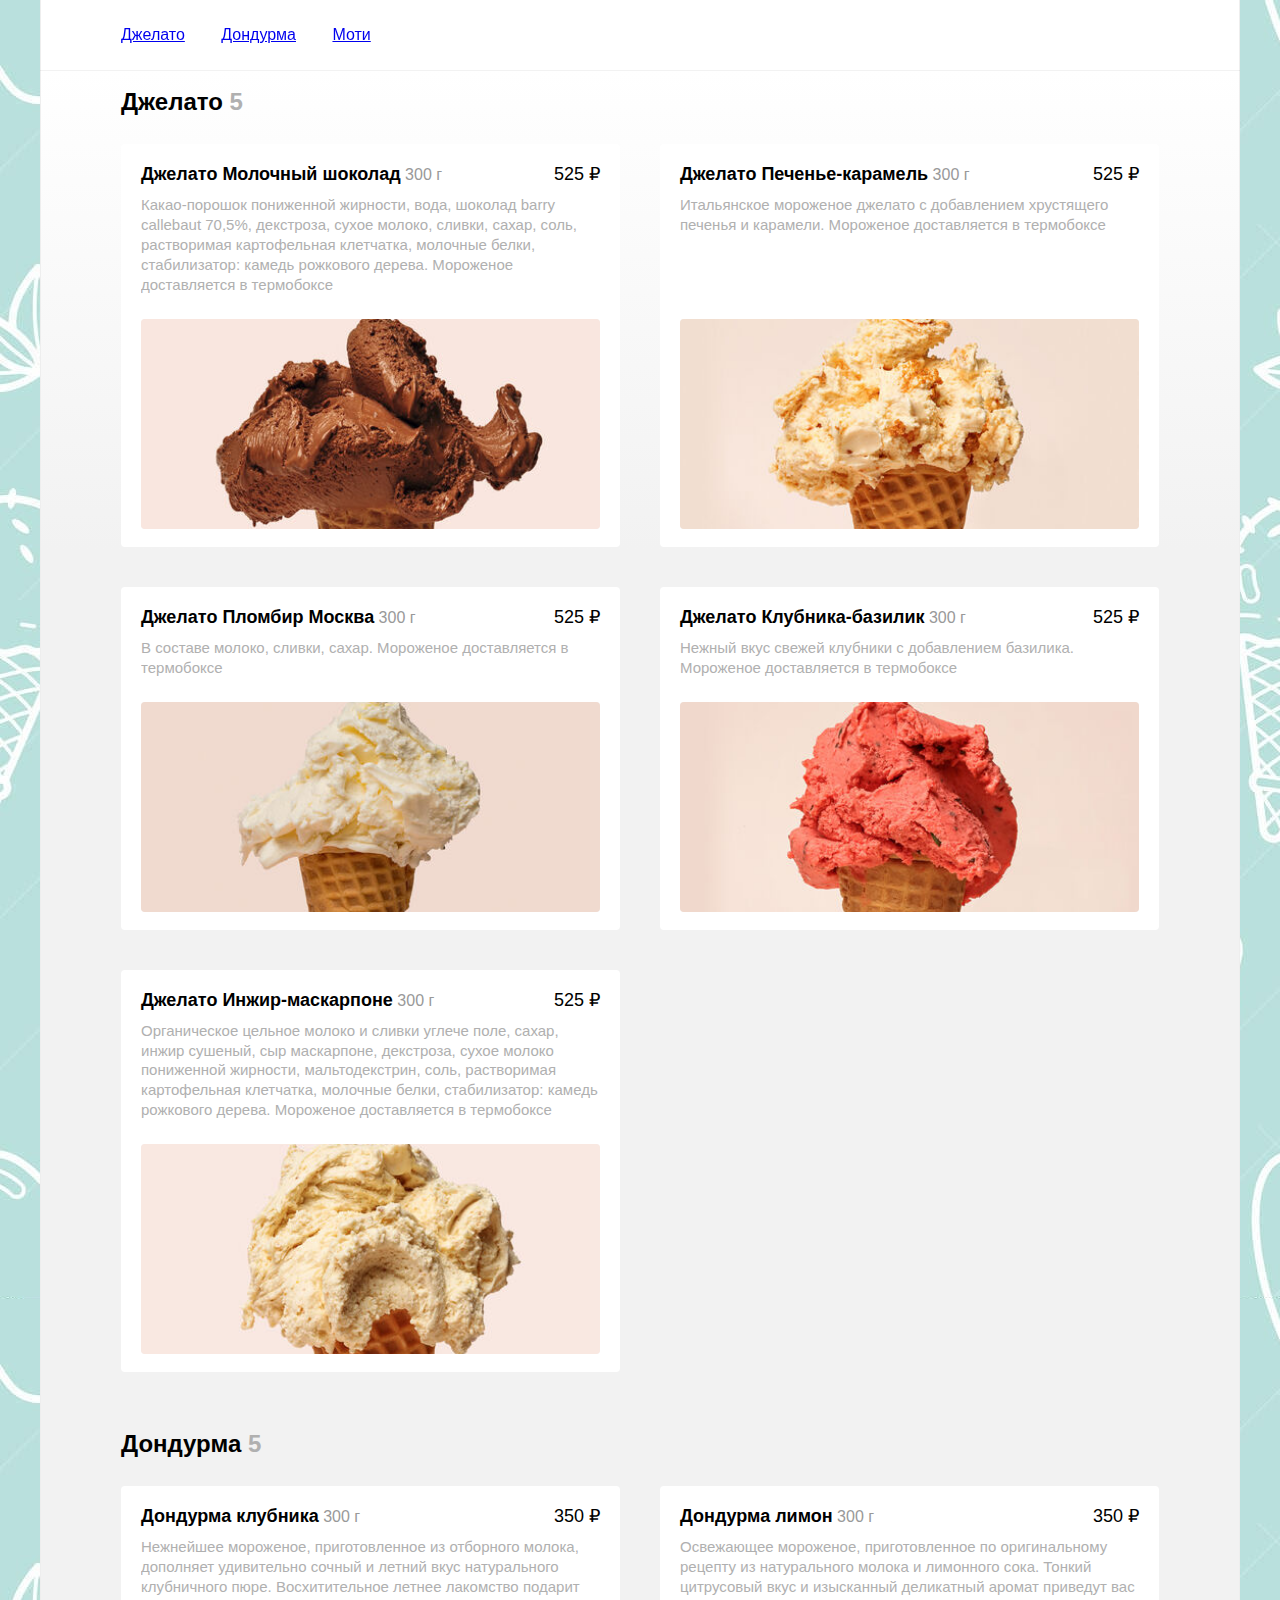
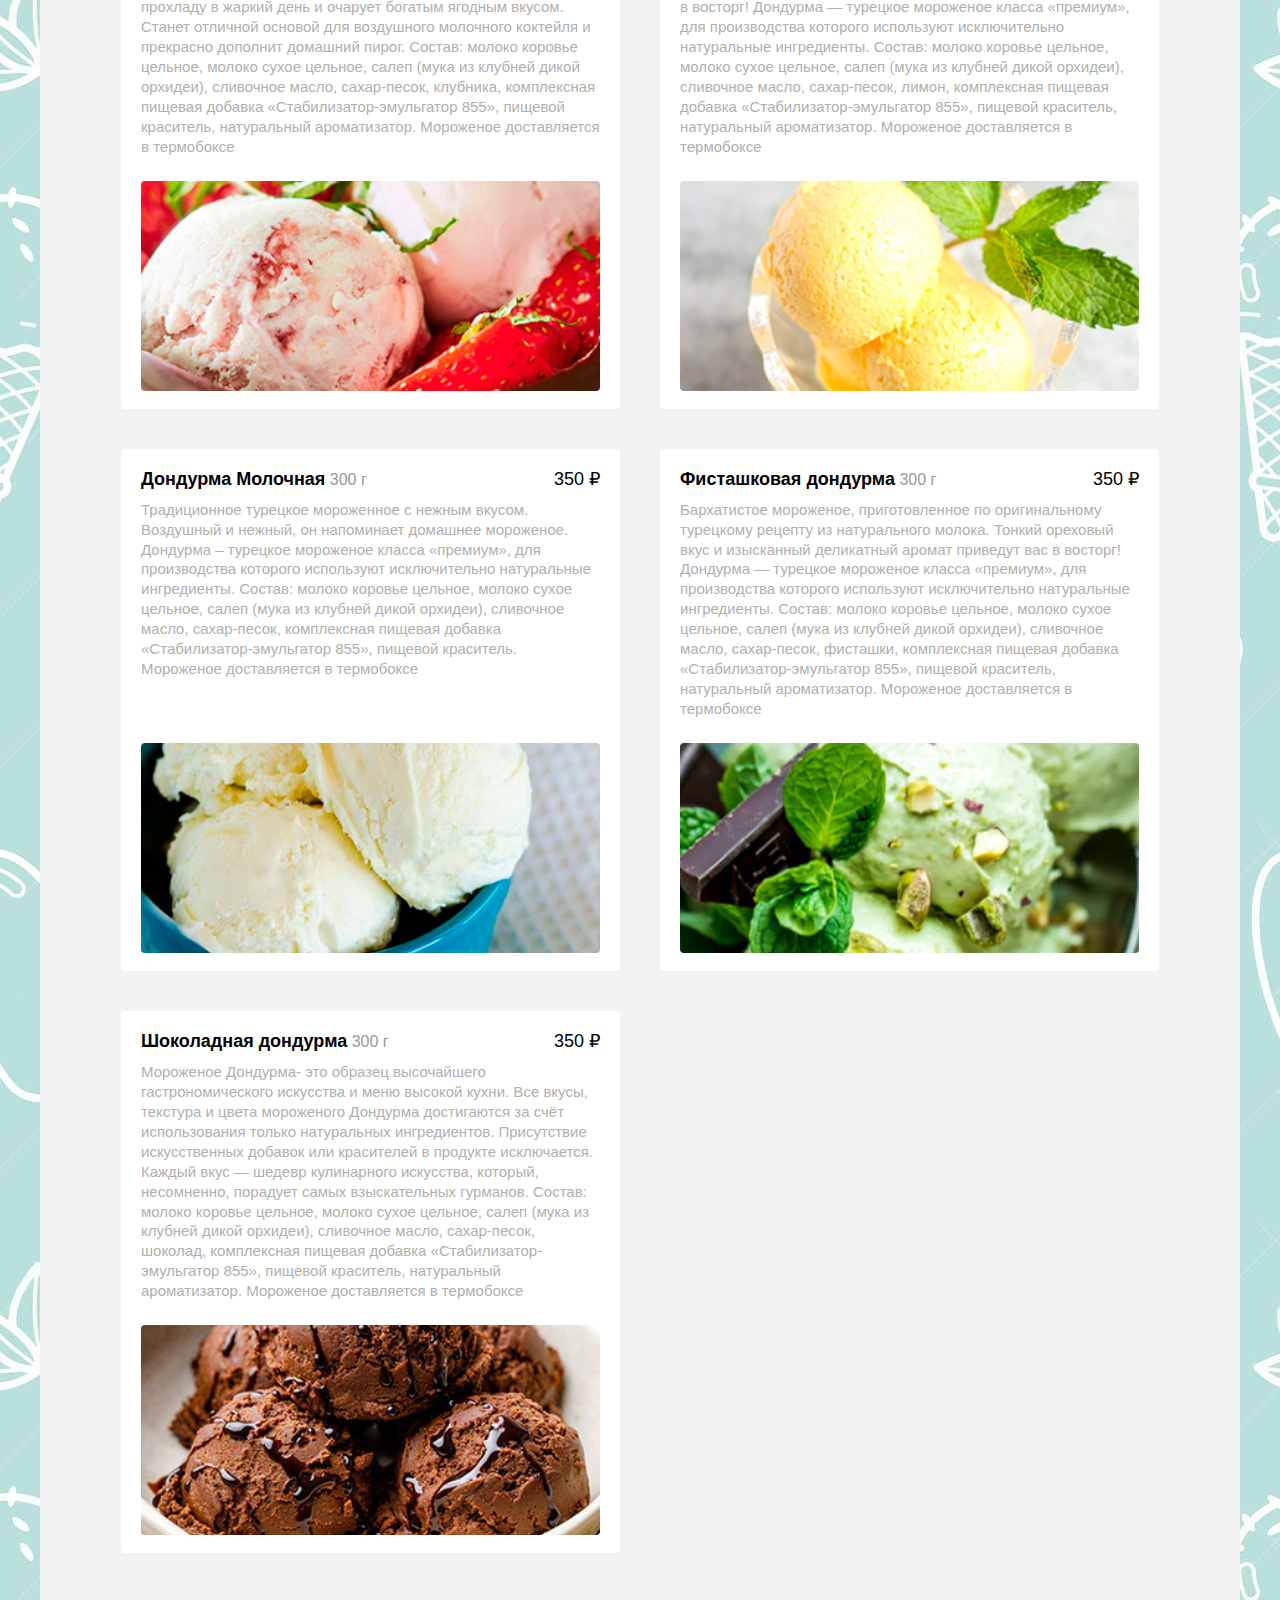
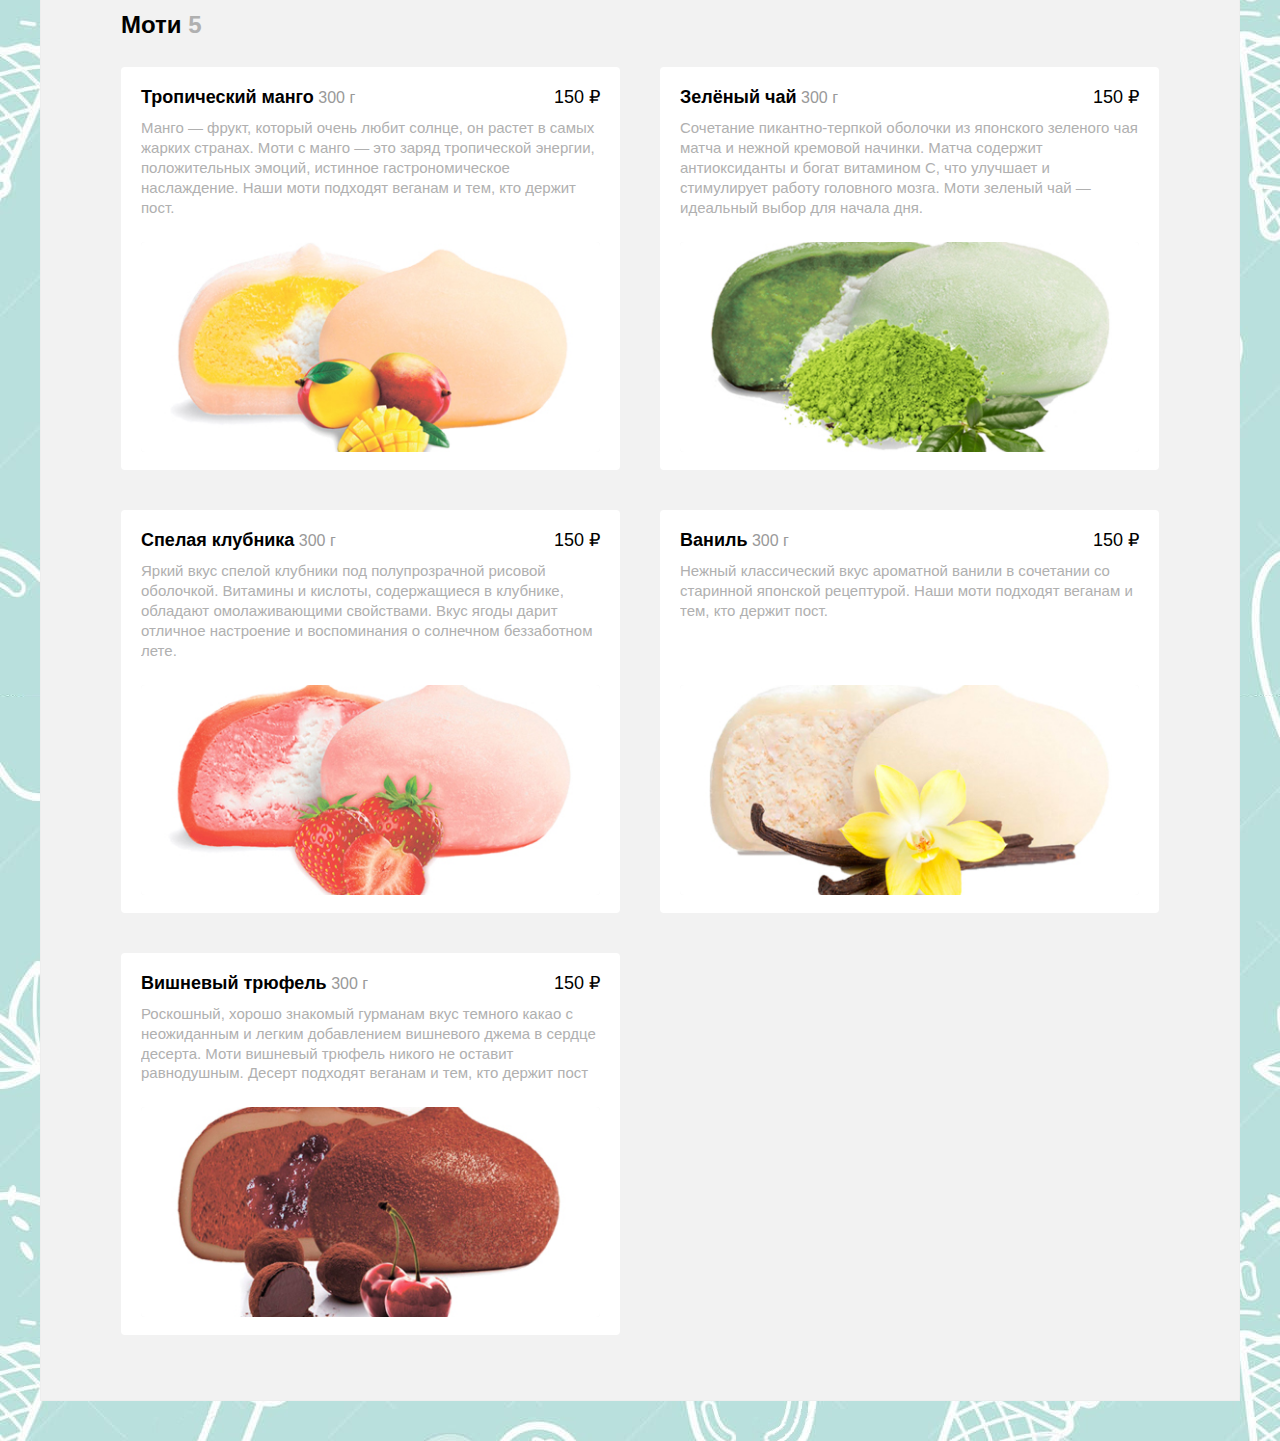
==== commit 41b8773a: "Update Catalog.html" ====
--- a/Catalog.html
+++ b/Catalog.html
@@ -360,7 +360,7 @@
 															<div class="UILoader_backdrop"></div>
 														</div>
 													</div>
-														<h3 class="RestaurantPageMenuItem_title">Фисташковая дондрума</h3> 
+														<h3 class="RestaurantPageMenuItem_title">Фисташковая дондурма</h3> 
 														<span class="RestaurantPageMenuItem_weight">300&nbsp;г</span>
 														<div class="HTMLDescription_root RestaurantPageMenuItem_description">
 															Бархатистое мороженое, приготовленное по оригинальному турецкому рецепту
@@ -611,4 +611,4 @@
 		</div>
 		</div>
 	</body>
-</html>+</html>
